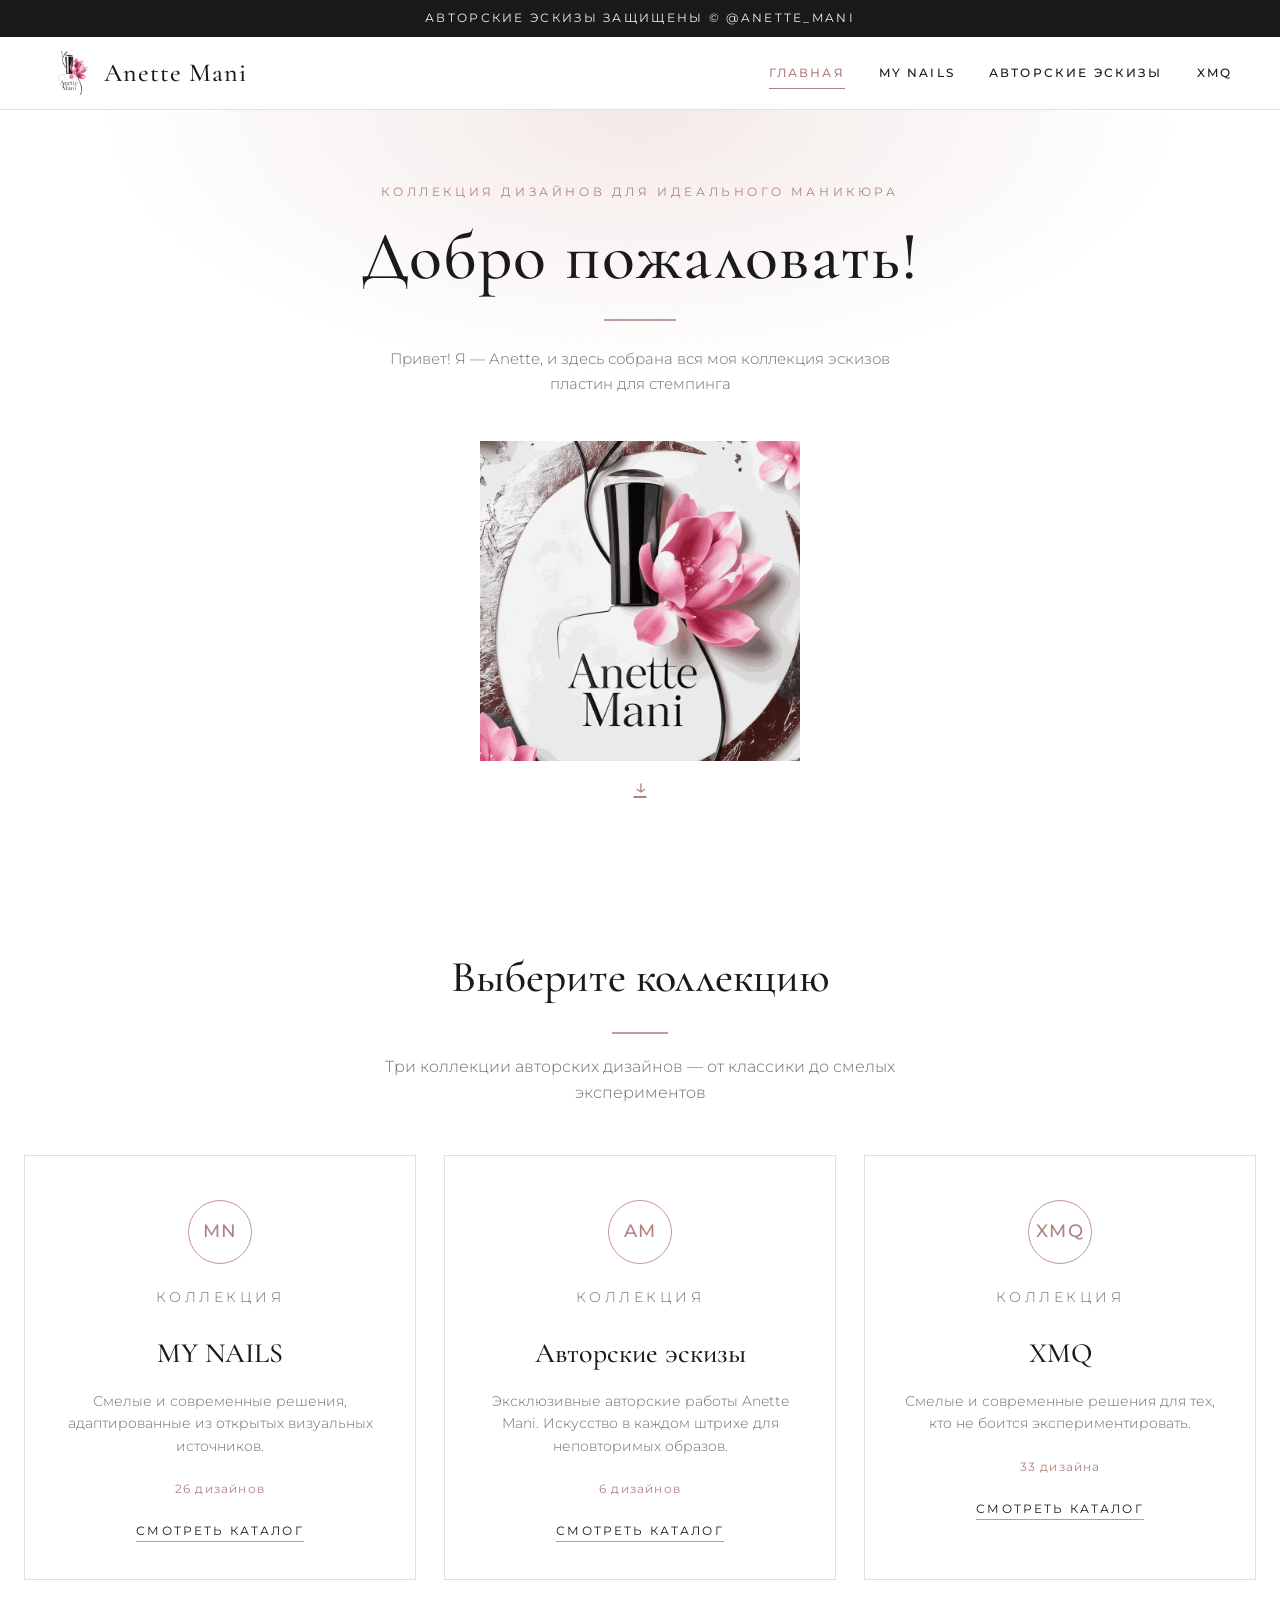
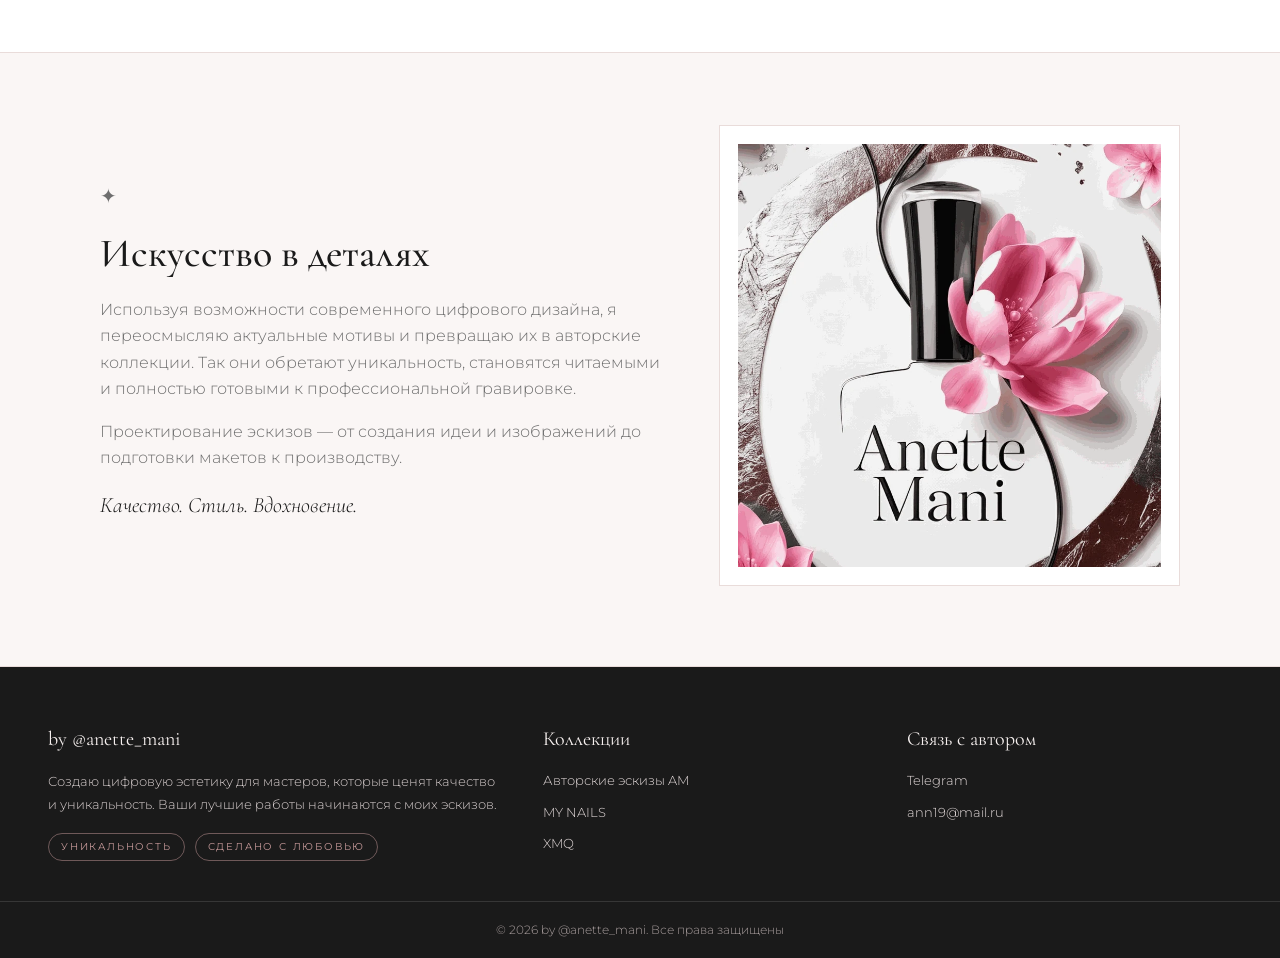
==== index.html @ b722443b "Большие эскизы в альбомной ориентации на мобильном: по центру экрана (горизонталь+вертикаль), вписан" ====
<!DOCTYPE html>
<html lang="ru">
<head>
<meta charset="UTF-8">
<meta name="viewport" content="width=device-width, initial-scale=1.0">
<title>Anette Mani — коллекция эскизов пластин для стемпинга</title>
<meta name="description" content="Коллекция дизайнов для создания идеального маникюра. Авторские эскизы пластин для стемпинга от Anette Mani: MY NAILS, AM, XMQ. Ссылки на пластины на AliExpress.">
<meta name="theme-color" content="#FFFFFF">
<link rel="canonical" href="https://anettemani.github.io/catalog/">
<!-- Open Graph: превью при отправке ссылки в Telegram, WhatsApp, VK -->
<meta property="og:type" content="website">
<meta property="og:site_name" content="Anette Mani">
<meta property="og:locale" content="ru_RU">
<meta property="og:title" content="Anette Mani — коллекция эскизов пластин для стемпинга">
<meta property="og:description" content="Три коллекции авторских эскизов: MY NAILS, AM, XMQ. Ссылки на пластины на AliExpress.">
<meta property="og:url" content="https://anettemani.github.io/catalog/">
<meta property="og:image" content="https://anettemani.github.io/catalog/assets/img/og-cover.jpg">
<meta property="og:image:width" content="1200">
<meta property="og:image:height" content="630">
<meta name="twitter:card" content="summary_large_image">
<meta name="twitter:title" content="Anette Mani — коллекция эскизов пластин для стемпинга">
<meta name="twitter:description" content="Три коллекции авторских эскизов: MY NAILS, AM, XMQ. Ссылки на пластины на AliExpress.">
<meta name="twitter:image" content="https://anettemani.github.io/catalog/assets/img/og-cover.jpg">
<link rel="icon" type="image/png" href="assets/img/favicon.png">
<link rel="preconnect" href="https://fonts.googleapis.com">
<link rel="preconnect" href="https://fonts.gstatic.com" crossorigin>
<link href="https://fonts.googleapis.com/css2?family=Cormorant+Garamond:ital,wght@0,400;0,500;0,600;1,400&family=Montserrat:wght@300;400;500;600&display=swap" rel="stylesheet">
<link rel="stylesheet" href="assets/css/style.css?v=5">
</head>
<body>
<div class="top-note">Авторские эскизы защищены &copy; @anette_mani</div>

<header class="site-header">
  <div class="header-inner">
    <a href="index.html" class="brand" aria-label="Anette Mani — на главную">
      <img src="assets/img/logo.png" alt="" class="brand-mark">
      <span class="brand-name">Anette&nbsp;Mani</span>
    </a>
    <nav class="main-nav" aria-label="Основное меню">
      <a href="index.html" class="active">Главная</a>
      <a href="mynails.html">MY NAILS</a>
      <a href="autosketch.html">Авторские эскизы</a>
      <a href="xmq.html">XMQ</a>
    </nav>
    <button class="burger" id="burger" aria-label="Открыть меню" aria-expanded="false">
      <span></span><span></span><span></span>
    </button>
  </div>
</header>

<main>

  <section class="hero">
    <p class="hero-eyebrow">Коллекция дизайнов для идеального маникюра</p>
    <h1>Добро пожаловать!</h1>
    <div class="hero-divider"></div>
    <p class="hero-sub">Привет! Я — Anette, и здесь собрана вся моя коллекция эскизов пластин для стемпинга</p>
    <div class="hero-img-wrap"><img src="assets/img/hero.webp" alt=""></div>
    <a href="#collections" class="scroll-hint" aria-label="Прокрутить к коллекциям">&#8595;</a>
  </section>

  <section class="section" id="collections">
    <div class="section-head">
      <h2>Выберите коллекцию</h2>
      <div class="divider"></div>
      <p>Три коллекции авторских дизайнов — от классики до смелых экспериментов</p>
    </div>
    <div class="cards">
      <a class="card-collection" href="mynails.html">
        <span class="cc-code">MN</span>
        <p class="cc-label">Коллекция</p>
        <h3>MY NAILS</h3>
        <p>Смелые и современные решения, адаптированные из открытых визуальных источников.</p>
        <span class="cc-count" data-collection-count="mynails">26 дизайнов</span>
        <span class="cc-link">Смотреть каталог</span>
      </a>
      <a class="card-collection" href="autosketch.html">
        <span class="cc-code">AM</span>
        <p class="cc-label">Коллекция</p>
        <h3>Авторские эскизы</h3>
        <p>Эксклюзивные авторские работы Anette Mani. Искусство в каждом штрихе для неповторимых образов.</p>
        <span class="cc-count" data-collection-count="autosketch">6 дизайнов</span>
        <span class="cc-link">Смотреть каталог</span>
      </a>
      <a class="card-collection" href="xmq.html">
        <span class="cc-code">XMQ</span>
        <p class="cc-label">Коллекция</p>
        <h3>XMQ</h3>
        <p>Смелые и современные решения для тех, кто не боится экспериментировать.</p>
        <span class="cc-count" data-collection-count="xmq">32 дизайна</span>
        <span class="cc-link">Смотреть каталог</span>
      </a>
    </div>
  </section>

  <section class="section about">
    <div class="about-inner">
      <div>
        <p class="about-star">&#10022;</p>
        <h2>Искусство в деталях</h2>
        <p>Используя возможности современного цифрового дизайна, я переосмысляю актуальные мотивы и превращаю их в авторские коллекции. Так они обретают уникальность, становятся читаемыми и полностью готовыми к профессиональной гравировке.</p>
        <p>Проектирование эскизов — от создания идеи и изображений до подготовки макетов к производству.</p>
        <p class="motto">Качество. Стиль. Вдохновение.</p>
      </div>
      <div class="about-visual"><img src="assets/img/hero.webp" alt=""></div>
    </div>
  </section>

</main>

<footer class="site-footer">
  <div class="footer-inner">
    <div class="f-col">
      <p class="f-title">by @anette_mani</p>
      <p class="f-text">Создаю цифровую эстетику для мастеров, которые ценят качество и уникальность. Ваши лучшие работы начинаются с моих эскизов.</p>
      <p class="f-badges"><span>Уникальность</span><span>Сделано с любовью</span></p>
    </div>
    <div class="f-col">
      <p class="f-title">Коллекции</p>
      <nav class="f-links">
        <a href="autosketch.html">Авторские эскизы AM</a>
        <a href="mynails.html">MY NAILS</a>
        <a href="xmq.html">XMQ</a>
      </nav>
    </div>
    <div class="f-col">
      <p class="f-title">Связь с автором</p>
      <nav class="f-links">
        <a href="https://t.me/anette_mani" target="_blank" rel="noopener">Telegram</a>
        <a href="mailto:ann19@mail.ru">ann19@mail.ru</a>
      </nav>
    </div>
  </div>
  <p class="copyright">&copy; 2026 by @anette_mani. Все права защищены</p>
</footer>

<script src="assets/js/data.js"></script>
<script src="assets/js/protect.js"></script>
<script src="assets/js/site.js"></script>
</body>
</html>
---- assets/css/style.css ----
/* ============================================================
   Anette Mani — каталог эскизов для стемпинга
   Стиль: тихий люкс, белый фон, пыльно-розовый акцент
   ============================================================ */

:root {
  --bg: #FFFFFF;
  --bg-soft: #FAF6F5;
  --ink: #1A1A1A;
  --muted: #6E6E6E;
  --pink: #C49898;
  --pink-deep: #B38080;
  --pink-mist: #F3EAE8;
  --line: #E9DCDA;
  --serif: 'Cormorant Garamond', Georgia, 'Times New Roman', serif;
  --sans: 'Montserrat', 'Segoe UI', Arial, sans-serif;
  --shadow: 0 10px 30px rgba(26, 22, 22, 0.08);
  --radius: 4px;
}

* { margin: 0; padding: 0; box-sizing: border-box; }

html { scroll-behavior: smooth; }

body {
  background: var(--bg);
  color: var(--ink);
  font-family: var(--sans);
  font-weight: 400;
  font-size: 16px;
  line-height: 1.65;
  -webkit-font-smoothing: antialiased;
}

/* ---------- Защита контента: запрет выделения и перетаскивания ---------- */
body, .guard {
  -webkit-user-select: none;
  -moz-user-select: none;
  -ms-user-select: none;
  user-select: none;
  -webkit-touch-callout: none;
  -webkit-user-drag: none;
}
input, textarea, select { user-select: text; -webkit-user-select: text; }

img { -webkit-user-drag: none; pointer-events: none; }

@media print {
  body * { display: none !important; }
  body::after {
    content: "Материалы защищены авторским правом © @anette_mani";
    display: block !important;
    padding-top: 40vh;
    text-align: center;
    font-family: Georgia, serif;
    font-size: 18pt;
  }
}

/* ---------- Верхняя лента ---------- */
.top-note {
  background: var(--ink);
  color: #F5EFEE;
  text-align: center;
  font-size: 11.5px;
  letter-spacing: 0.2em;
  text-transform: uppercase;
  padding: 9px 16px;
}

/* ---------- Шапка ---------- */
.site-header {
  position: sticky;
  top: 0;
  z-index: 50;
  background: rgba(255, 255, 255, 0.96);
  backdrop-filter: blur(8px);
  border-bottom: 1px solid var(--line);
}

.header-inner {
  max-width: 1240px;
  margin: 0 auto;
  padding: 14px 28px;
  display: flex;
  align-items: center;
  justify-content: space-between;
  gap: 24px;
}

.brand {
  display: flex;
  align-items: center;
  gap: 12px;
  text-decoration: none;
  color: var(--ink);
}

.brand-mark { width: 44px; height: 44px; }

.brand-name {
  font-family: var(--serif);
  font-size: 26px;
  font-weight: 500;
  letter-spacing: 0.04em;
  line-height: 1;
}

.main-nav { display: flex; gap: 34px; }

.main-nav a {
  text-decoration: none;
  color: var(--ink);
  font-size: 12px;
  font-weight: 500;
  letter-spacing: 0.18em;
  text-transform: uppercase;
  padding: 6px 0;
  border-bottom: 1px solid transparent;
  transition: color 0.25s, border-color 0.25s;
}

.main-nav a:hover { color: var(--pink-deep); }
.main-nav a.active { color: var(--pink-deep); border-bottom-color: var(--pink-deep); }

.burger {
  display: none;
  flex-direction: column;
  gap: 5px;
  background: none;
  border: none;
  cursor: pointer;
  padding: 6px;
}
.burger span { width: 24px; height: 1.5px; background: var(--ink); transition: transform 0.3s, opacity 0.3s; }
.burger.open span:nth-child(1) { transform: translateY(6.5px) rotate(45deg); }
.burger.open span:nth-child(2) { opacity: 0; }
.burger.open span:nth-child(3) { transform: translateY(-6.5px) rotate(-45deg); }

/* ---------- Hero ---------- */
.hero {
  padding: 72px 24px 64px;
  text-align: center;
  background:
    radial-gradient(60% 50% at 50% 0%, var(--pink-mist) 0%, rgba(243, 234, 232, 0) 70%),
    var(--bg);
}

.hero-eyebrow {
  font-size: 12px;
  letter-spacing: 0.3em;
  text-transform: uppercase;
  color: var(--pink-deep);
  margin-bottom: 18px;
}

.hero h1 {
  font-family: var(--serif);
  font-weight: 500;
  font-size: clamp(40px, 6vw, 68px);
  line-height: 1.08;
  letter-spacing: 0.02em;
}

.hero-divider {
  width: 72px;
  height: 2px;
  background: var(--pink);
  margin: 26px auto;
}

.hero-sub {
  max-width: 520px;
  margin: 0 auto;
  color: var(--muted);
  font-size: 15px;
  font-weight: 300;
}

.hero-img-wrap {
  margin: 44px auto 0;
  width: min(320px, 64vw);
  position: relative;
}
.hero-img-wrap img { width: 100%; height: auto; }

.scroll-hint {
  margin-top: 40px;
  color: var(--pink-deep);
  font-size: 22px;
  animation: bob 2.4s ease-in-out infinite;
}
@keyframes bob { 0%,100% { transform: translateY(0); } 50% { transform: translateY(8px); } }

/* ---------- Секция выбора коллекции ---------- */
.section { padding: 72px 24px; }
.section-head { text-align: center; margin-bottom: 48px; }

.section-head h2 {
  font-family: var(--serif);
  font-weight: 500;
  font-size: clamp(30px, 4vw, 44px);
}

.section-head .divider {
  width: 56px;
  height: 2px;
  background: var(--pink);
  margin: 18px auto 20px;
}

.section-head p {
  color: var(--muted);
  font-weight: 300;
  max-width: 560px;
  margin: 0 auto;
}

.cards {
  max-width: 1240px;
  margin: 0 auto;
  display: grid;
  grid-template-columns: repeat(3, 1fr);
  gap: 28px;
}

.card-collection {
  position: relative;
  display: block;
  text-decoration: none;
  color: var(--ink);
  background: #fff;
  border: 1px solid var(--line);
  padding: 44px 32px 36px;
  text-align: center;
  transition: transform 0.35s ease, box-shadow 0.35s ease, border-color 0.35s;
}

.card-collection:hover {
  transform: translateY(-6px);
  box-shadow: var(--shadow);
  border-color: var(--pink);
}

.cc-code {
  display: inline-flex;
  align-items: center;
  justify-content: center;
  width: 64px;
  height: 64px;
  border: 1px solid var(--pink);
  border-radius: 50%;
  color: var(--pink-deep);
  font-size: 18px;
  letter-spacing: 0.08em;
  font-weight: 500;
  margin-bottom: 22px;
}

.cc-label {
  font-size: 11px;
  letter-spacing: 0.26em;
  text-transform: uppercase;
  color: var(--muted);
  margin-bottom: 8px;
}

.card-collection h3 {
  font-family: var(--serif);
  font-size: 28px;
  font-weight: 500;
  margin-bottom: 14px;
}

.card-collection p {
  font-size: 13.5px;
  font-weight: 300;
  color: var(--muted);
  margin-bottom: 22px;
}

.cc-count {
  display: block;
  font-size: 12px;
  color: var(--pink-deep);
  letter-spacing: 0.1em;
  margin-bottom: 18px;
}

.cc-link {
  font-size: 12px;
  letter-spacing: 0.18em;
  text-transform: uppercase;
  color: var(--ink);
  border-bottom: 1px solid var(--pink);
  padding-bottom: 3px;
  transition: color 0.25s;
}
.card-collection:hover .cc-link { color: var(--pink-deep); }

/* ---------- Секция «Искусство в деталях» ---------- */
.about {
  background: var(--bg-soft);
  border-top: 1px solid var(--line);
  border-bottom: 1px solid var(--line);
}

.about-inner {
  max-width: 1080px;
  margin: 0 auto;
  display: grid;
  grid-template-columns: 1.1fr 0.9fr;
  gap: 56px;
  align-items: center;
}

.about-star { color: var(--pink); font-size: 20px; margin-bottom: 14px; }

.about h2 {
  font-family: var(--serif);
  font-weight: 500;
  font-size: clamp(28px, 3.6vw, 40px);
  line-height: 1.2;
  margin-bottom: 20px;
}

.about p { color: var(--muted); font-weight: 300; margin-bottom: 16px; }

.about .motto {
  font-family: var(--serif);
  font-style: italic;
  font-size: 22px;
  color: var(--ink);
}

.about-visual { position: relative; }
.about-visual img {
  width: 100%;
  height: auto;
  border: 1px solid var(--line);
  background: #fff;
  padding: 18px;
}

/* ---------- Футер ---------- */
.site-footer {
  background: var(--ink);
  color: #D8CFCF;
  margin-top: 0;
}

.footer-inner {
  max-width: 1240px;
  margin: 0 auto;
  padding: 56px 28px 40px;
  display: grid;
  grid-template-columns: 1.4fr 1fr 1fr;
  gap: 40px;
}

.f-title {
  font-family: var(--serif);
  font-size: 20px;
  color: #F5EFEE;
  margin-bottom: 14px;
}

.f-text { font-size: 13px; font-weight: 300; line-height: 1.7; }

.f-badges { margin-top: 18px; display: flex; gap: 10px; flex-wrap: wrap; }
.f-badges span {
  font-size: 10px;
  letter-spacing: 0.18em;
  text-transform: uppercase;
  border: 1px solid rgba(196, 152, 152, 0.5);
  color: var(--pink);
  padding: 5px 12px;
  border-radius: 999px;
}

.f-links { display: flex; flex-direction: column; gap: 10px; }
.f-links a {
  color: #E3DADA;
  text-decoration: none;
  font-size: 13px;
  font-weight: 300;
  transition: color 0.25s;
}
.f-links a:hover { color: var(--pink); }

.copyright {
  border-top: 1px solid rgba(255, 255, 255, 0.12);
  text-align: center;
  padding: 18px;
  font-size: 12px;
  font-weight: 300;
  color: #A99E9E;
}

/* ============================================================
   Страницы каталога
   ============================================================ */

.catalog-head {
  padding: 64px 24px 28px;
  text-align: center;
  background: linear-gradient(180deg, var(--pink-mist) 0%, rgba(243, 234, 232, 0) 100%);
}

.eyebrow {
  font-size: 11px;
  letter-spacing: 0.28em;
  text-transform: uppercase;
  color: var(--pink-deep);
  margin-bottom: 12px;
}

.catalog-head h1 {
  font-family: var(--serif);
  font-weight: 500;
  font-size: clamp(36px, 5vw, 56px);
  line-height: 1.1;
}

.collection-desc {
  max-width: 560px;
  margin: 16px auto 0;
  color: var(--muted);
  font-weight: 300;
  font-size: 15px;
}

.catalog-toolbar {
  max-width: 640px;
  margin: 34px auto 0;
  display: flex;
  gap: 12px;
}

.search {
  flex: 1;
  padding: 13px 18px;
  border: 1px solid var(--line);
  background: #fff;
  font-family: var(--sans);
  font-size: 13.5px;
  color: var(--ink);
  outline: none;
  transition: border-color 0.25s;
}
.search:focus { border-color: var(--pink); }
.search::placeholder { color: #B3A9A9; }

.sort {
  padding: 13px 14px;
  border: 1px solid var(--line);
  background: #fff;
  font-family: var(--sans);
  font-size: 13px;
  color: var(--ink);
  outline: none;
  cursor: pointer;
}

.count-note {
  margin-top: 14px;
  font-size: 12px;
  letter-spacing: 0.12em;
  text-transform: uppercase;
  color: var(--muted);
}

/* ---------- Сетка эскизов ---------- */
.grid {
  max-width: 1240px;
  margin: 0 auto;
  padding: 26px 24px 90px;
  display: grid;
  grid-template-columns: repeat(auto-fill, minmax(250px, 1fr));
  gap: 26px;
}

.item {
  background: #fff;
  border: 1px solid var(--line);
  transition: transform 0.3s ease, box-shadow 0.3s ease, border-color 0.3s;
  display: flex;
  flex-direction: column;
}

.item:hover {
  transform: translateY(-4px);
  box-shadow: var(--shadow);
  border-color: var(--pink);
}

.item-img {
  position: relative;
  aspect-ratio: 1 / 1;
  background-color: var(--bg-soft);
  background-repeat: no-repeat;
  background-position: center;
  background-size: contain;
  cursor: zoom-in;
  overflow: hidden;
}

/* прозрачный щит поверх картинки */
.guard {
  position: absolute;
  inset: 0;
  z-index: 5;
  background: transparent;
}

.item-body {
  padding: 16px 18px 20px;
  display: flex;
  flex-direction: column;
  gap: 12px;
  flex: 1;
}

.item-title {
  font-family: var(--serif);
  font-size: 18px;
  font-weight: 500;
  line-height: 1.3;
}

.item-body .btn { margin-top: auto; }

.btn {
  display: inline-block;
  text-align: center;
  text-decoration: none;
  font-size: 11.5px;
  font-weight: 500;
  letter-spacing: 0.16em;
  text-transform: uppercase;
  padding: 12px 18px;
  border: 1px solid var(--ink);
  color: var(--ink);
  background: transparent;
  transition: background 0.3s, color 0.3s, border-color 0.3s;
  cursor: pointer;
}

.btn:hover { background: var(--ink); color: #fff; }

/* Кнопка без ссылки (ali:'') полностью скрывается */
.btn[hidden] { display: none; }

.btn-solid {
  background: var(--ink);
  color: #fff;
  border-color: var(--ink);
}
.btn-solid:hover { background: var(--pink-deep); border-color: var(--pink-deep); }

.empty {
  text-align: center;
  color: var(--muted);
  padding: 40px 24px 90px;
  font-weight: 300;
}

/* ---------- Лайтбокс ---------- */
.lightbox {
  position: fixed;
  inset: 0;
  z-index: 200;
  background: rgba(20, 16, 16, 0.92);
  display: flex;
  align-items: center;
  justify-content: center;
  padding: 24px;
  overflow-y: auto; /* контент выше экрана (альбом + подпись) не обрезается */
}

.lightbox[hidden] { display: none; }

.lb-close {
  position: absolute;
  top: 16px;
  right: 22px;
  background: none;
  border: none;
  color: #EFE6E6;
  font-size: 40px;
  line-height: 1;
  cursor: pointer;
  z-index: 210;
}
.lb-close:hover { color: var(--pink); }

/* стрелки листания в лайтбоксе */
.lb-nav {
  position: absolute;
  top: 50%;
  transform: translateY(-50%);
  z-index: 210;
  width: 52px;
  height: 52px;
  border-radius: 50%;
  border: 1px solid rgba(239, 230, 230, 0.35);
  background: rgba(20, 16, 16, 0.45);
  color: #EFE6E6;
  font-family: var(--serif);
  font-size: 34px;
  line-height: 1;
  padding-bottom: 4px;
  cursor: pointer;
  transition: background 0.25s, color 0.25s, border-color 0.25s;
}
.lb-nav:hover {
  background: var(--pink-deep);
  border-color: var(--pink-deep);
  color: #fff;
}
.lb-prev { left: 18px; }
.lb-next { right: 18px; }

/* счётчик «12 / 32» в лайтбоксе */
.lb-counter {
  font-size: 12px;
  letter-spacing: 0.22em;
  text-transform: uppercase;
  color: #C9BABA;
  margin-top: -6px;
}

.lb-body {
  max-width: min(960px, 94vw);
  width: 100%;
  display: flex;
  flex-direction: column;
  align-items: center;
  gap: 18px;
  margin: auto; /* центр экрана; при переполнении — прижимается вверх, а не обрезается */
}

.lb-img-wrap { position: relative; width: 100%; }

.lb-img {
  width: 100%;
  max-height: 74vh;
  aspect-ratio: auto;
  background-color: #fff;
  background-repeat: no-repeat;
  background-position: center;
  background-size: contain;
  margin: 0 auto; /* эскиз по центру контейнера, даже когда он уже блока */
}

/* ---------- Лупа в лайтбоксе ---------- */
.lb-img-wrap {
  cursor: zoom-in;
  touch-action: none; /* касания обрабатывает лупа, а не браузер */
}
.lb-img-wrap.zoomed { cursor: zoom-out; }
.lb-img-wrap .guard { cursor: inherit; }

/* подсказка о лупе; фиксированная высота, чтобы смена текста
   не перестраивала центровку картинки в момент зума */
.lb-hint {
  font-size: 10.5px;
  letter-spacing: 0.16em;
  text-transform: uppercase;
  color: #A99696;
  text-align: center;
  margin-top: -6px;
  padding: 0 16px;
  min-height: 30px;
  display: flex;
  align-items: center;
  justify-content: center;
}

.lb-body figcaption {
  display: flex;
  align-items: center;
  justify-content: center;
  gap: 22px;
  flex-wrap: wrap;
}

.lb-title {
  font-family: var(--serif);
  color: #F5EFEE;
  font-size: 22px;
}

/* ---------- Маленькие эскизы (6×12) на мобильном: от края до края ---------- */
.lightbox.lb-fullbleed { padding: 28px 0 20px; }
.lightbox.lb-fullbleed .lb-body { position: relative; max-width: 100vw; width: 100vw; }
.lightbox.lb-fullbleed .lb-img { max-height: none; }

/* в альбомной ориентации эскиз занимает всю высоту минус подпись;
   подпись — компактной строкой под эскизом на тёмном фоне, ничего не перекрывает */
@media (orientation: landscape) {
  .lightbox.lb-fullbleed { padding: 0; }
  .lightbox.lb-fullbleed .lb-body { gap: 0; }
  .lightbox.lb-fullbleed figcaption {
    position: static;
    width: 100%;
    flex-wrap: nowrap;
    justify-content: space-between;
    gap: 10px;
    padding: 7px 14px 9px;
  }
  .lightbox.lb-fullbleed .lb-title {
    font-size: 13px;
    max-width: 52%;
    overflow: hidden;
    text-overflow: ellipsis;
    white-space: nowrap;
  }
  .lightbox.lb-fullbleed .lb-counter { font-size: 10px; margin-top: 0; }
  .lightbox.lb-fullbleed .btn { padding: 7px 12px; font-size: 9px; line-height: 1.2; }
  .lightbox.lb-fullbleed .lb-hint { display: none; }
}

/* на сенсорных экранах в альбомной ориентации подсказка о жестах
   прячется, а отступы сжимаются — блок «эскиз + подпись» помещается
   целиком и центрируется по вертикали */
@media (orientation: landscape) and (pointer: coarse) {
  .lightbox { padding-top: 16px; padding-bottom: 16px; }
  .lb-hint { display: none; }
}

/* ---------- Тост защиты ---------- */
.toast {
  position: fixed;
  left: 50%;
  bottom: 28px;
  transform: translateX(-50%) translateY(20px);
  background: var(--ink);
  color: #F5EFEE;
  font-size: 12.5px;
  letter-spacing: 0.04em;
  padding: 12px 22px;
  border-left: 3px solid var(--pink);
  box-shadow: var(--shadow);
  opacity: 0;
  pointer-events: none;
  transition: opacity 0.3s, transform 0.3s;
  z-index: 300;
  max-width: 90vw;
  text-align: center;
}
.toast.show { opacity: 1; transform: translateX(-50%) translateY(0); }

/* ---------- Кнопка «наверх» ---------- */
.to-top {
  position: fixed;
  right: 22px;
  bottom: 22px;
  z-index: 90;
  width: 46px;
  height: 46px;
  border-radius: 50%;
  border: 1px solid var(--pink);
  background: rgba(255, 255, 255, 0.94);
  color: var(--pink-deep);
  font-size: 20px;
  line-height: 1;
  padding-bottom: 2px;
  cursor: pointer;
  box-shadow: var(--shadow);
  opacity: 0;
  pointer-events: none;
  transform: translateY(10px);
  transition: opacity 0.3s, transform 0.3s, background 0.25s, color 0.25s;
}
.to-top.show {
  opacity: 1;
  pointer-events: auto;
  transform: translateY(0);
}
.to-top:hover {
  background: var(--pink-deep);
  border-color: var(--pink-deep);
  color: #fff;
}

@media (max-width: 760px) {
  .to-top { right: 14px; bottom: 14px; width: 40px; height: 40px; font-size: 17px; }
  .lb-nav { width: 42px; height: 42px; font-size: 28px; }
  .lb-prev { left: 8px; }
  .lb-next { right: 8px; }
  /* длинная подсказка пинча — 3 строки; фиксируем высоту, чтобы
     смена текста не двигала картинку в момент зума */
  .lb-hint { min-height: 42px; }
}

/* ---------- Появление карточек ---------- */
.item { opacity: 0; transform: translateY(14px); }
.item.visible { opacity: 1; transform: none; transition: opacity 0.5s ease, transform 0.5s ease; }

/* ============================================================
   Адаптивность
   ============================================================ */

@media (max-width: 960px) {
  .cards { grid-template-columns: 1fr; max-width: 480px; }
  .about-inner { grid-template-columns: 1fr; gap: 36px; }
  .footer-inner { grid-template-columns: 1fr 1fr; }
}

@media (max-width: 760px) {
  .burger { display: flex; }
  .main-nav {
    position: absolute;
    top: 100%;
    left: 0;
    right: 0;
    background: #fff;
    border-bottom: 1px solid var(--line);
    flex-direction: column;
    gap: 0;
    padding: 8px 24px 16px;
    display: none;
  }
  .main-nav.open { display: flex; }
  .main-nav a { padding: 12px 0; border-bottom: 1px solid var(--bg-soft); }
  .brand-name { font-size: 22px; }
  .hero { padding: 52px 18px 48px; }
  .section { padding: 52px 18px; }
  .footer-inner { grid-template-columns: 1fr; gap: 28px; padding: 44px 22px 32px; }
  .catalog-toolbar { flex-direction: column; }
  .grid { grid-template-columns: repeat(auto-fill, minmax(160px, 1fr)); gap: 14px; padding-bottom: 60px; }
  .item-body { padding: 12px 12px 14px; }
  .item-title { font-size: 14.5px; }
  .btn { padding: 10px 12px; font-size: 10px; }
  .catalog-head { padding: 44px 18px 20px; }
}

@media (max-width: 380px) {
  .grid { grid-template-columns: 1fr 1fr; }
}
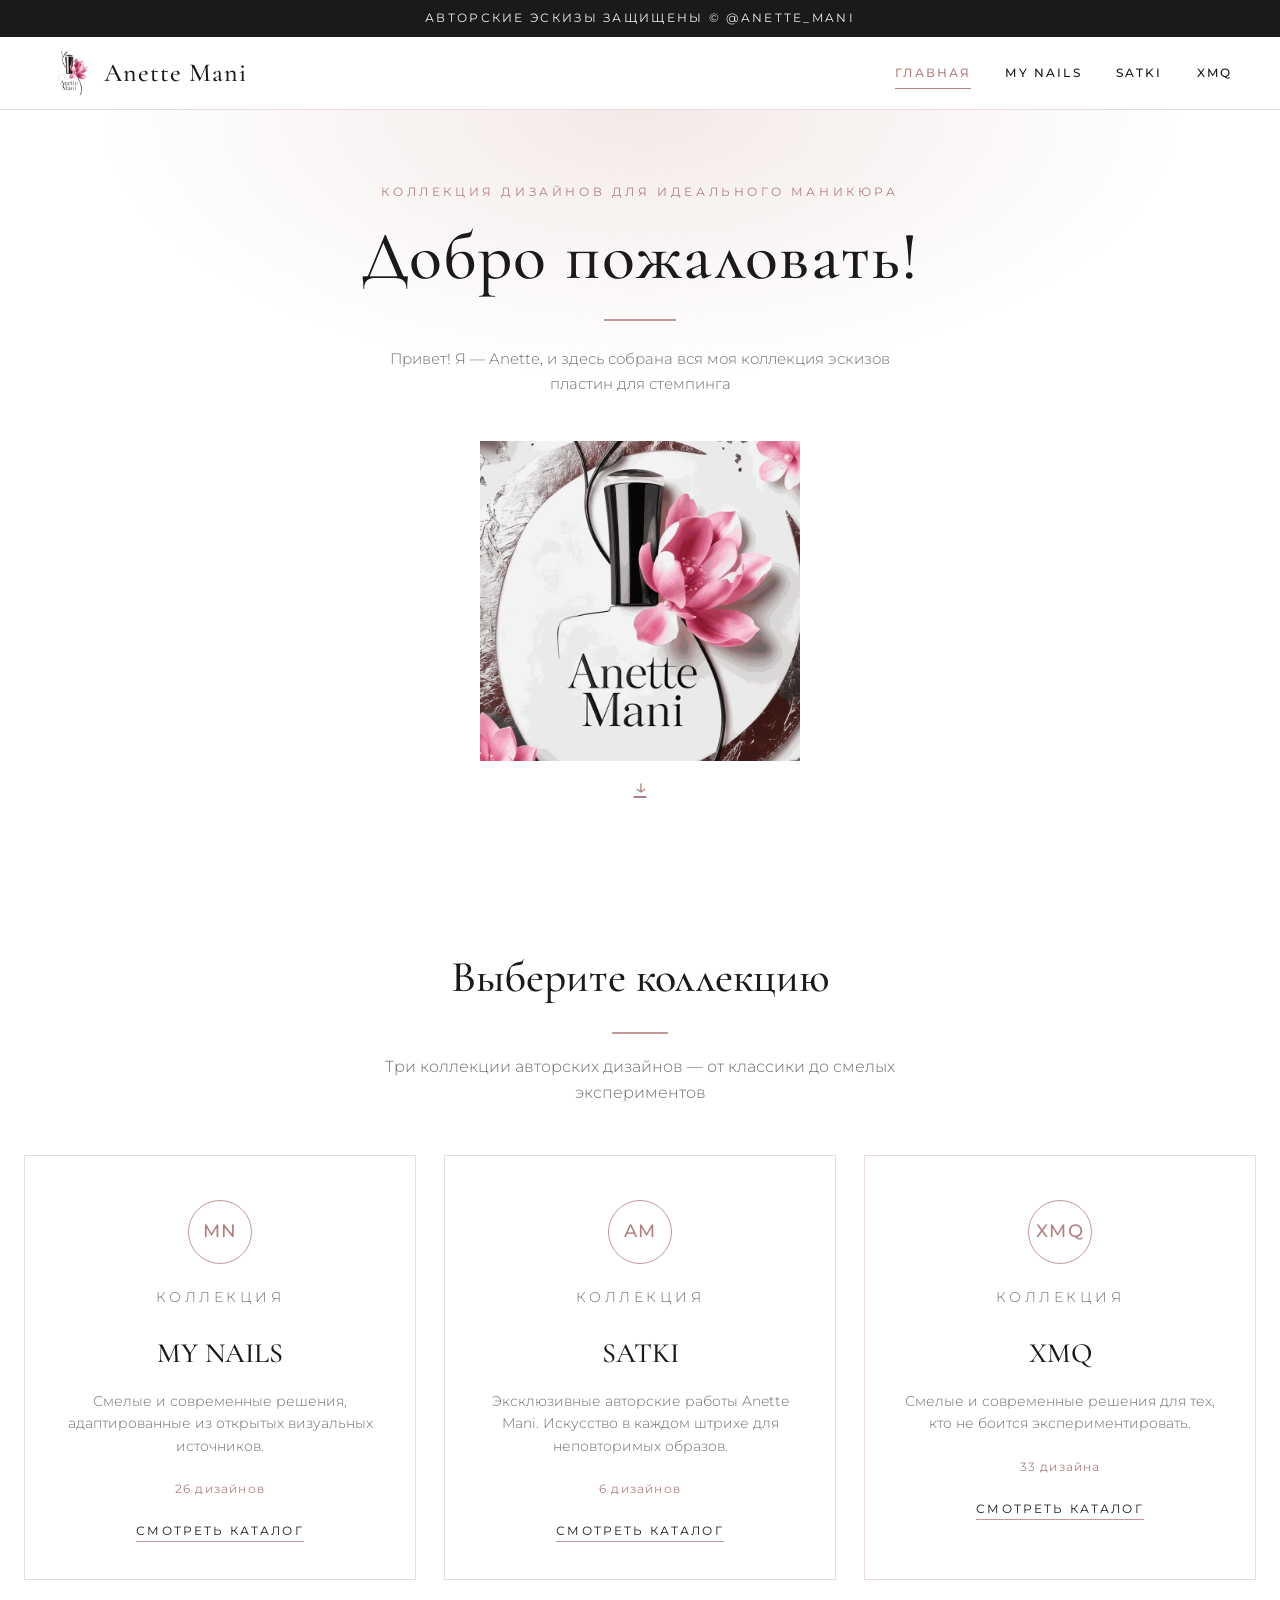
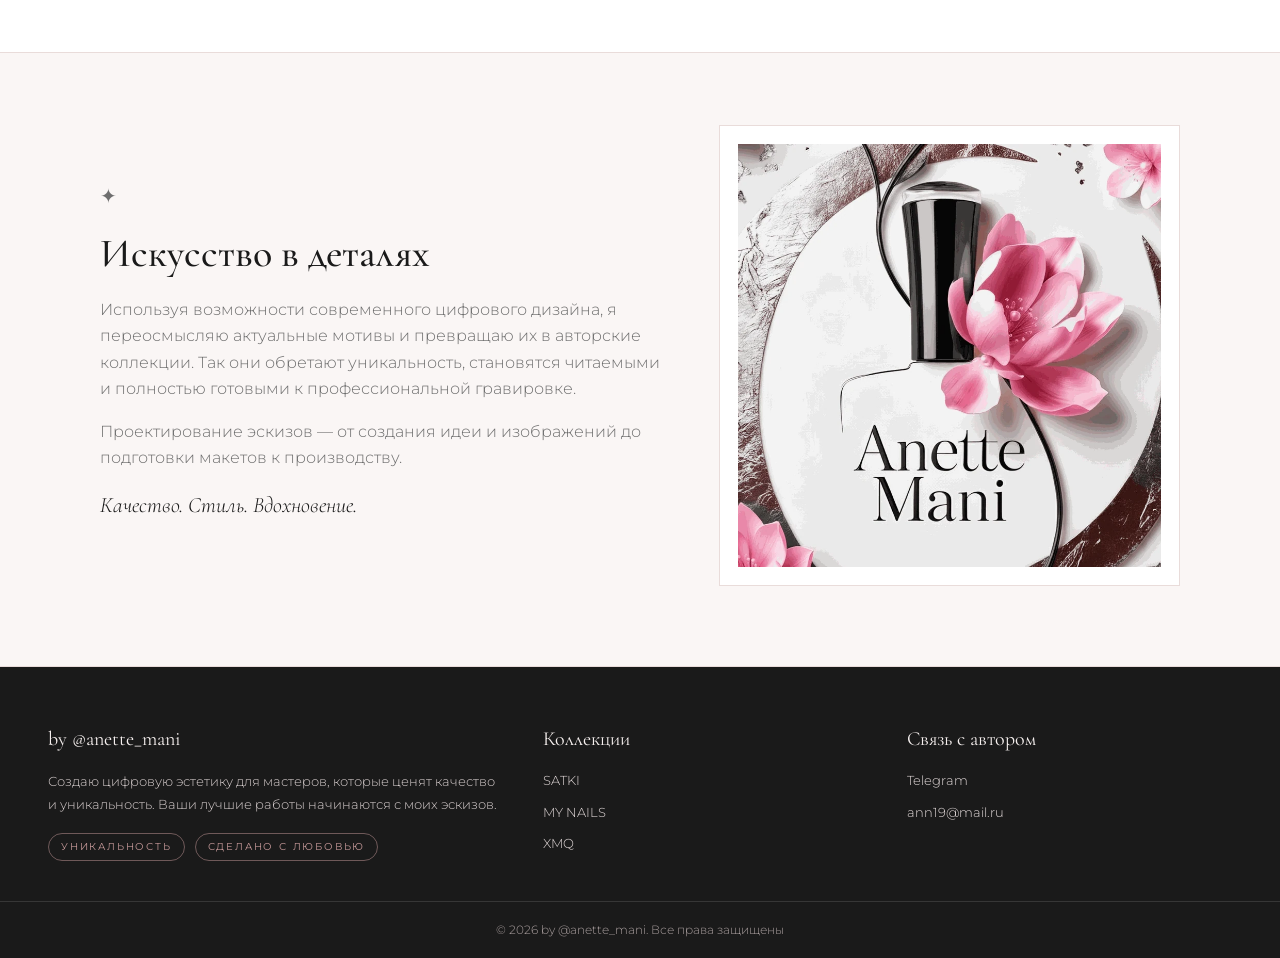
==== commit 31e720b1: "раздел «Авторские эскизы» переименован в SATKI (навигация, заголовки, метатеги, имя коллекции в data" ====
--- a/index.html
+++ b/index.html
@@ -4,7 +4,7 @@
 <meta charset="UTF-8">
 <meta name="viewport" content="width=device-width, initial-scale=1.0">
 <title>Anette Mani — коллекция эскизов пластин для стемпинга</title>
-<meta name="description" content="Коллекция дизайнов для создания идеального маникюра. Авторские эскизы пластин для стемпинга от Anette Mani: MY NAILS, AM, XMQ. Ссылки на пластины на AliExpress.">
+<meta name="description" content="Коллекция дизайнов для создания идеального маникюра. Авторские эскизы пластин для стемпинга от Anette Mani: MY NAILS, SATKI, XMQ. Ссылки на пластины на AliExpress.">
 <meta name="theme-color" content="#FFFFFF">
 <link rel="canonical" href="https://anettemani.github.io/catalog/">
 <!-- Open Graph: превью при отправке ссылки в Telegram, WhatsApp, VK -->
@@ -12,20 +12,20 @@
 <meta property="og:site_name" content="Anette Mani">
 <meta property="og:locale" content="ru_RU">
 <meta property="og:title" content="Anette Mani — коллекция эскизов пластин для стемпинга">
-<meta property="og:description" content="Три коллекции авторских эскизов: MY NAILS, AM, XMQ. Ссылки на пластины на AliExpress.">
+<meta property="og:description" content="Три коллекции авторских эскизов: MY NAILS, SATKI, XMQ. Ссылки на пластины на AliExpress.">
 <meta property="og:url" content="https://anettemani.github.io/catalog/">
 <meta property="og:image" content="https://anettemani.github.io/catalog/assets/img/og-cover.jpg">
 <meta property="og:image:width" content="1200">
 <meta property="og:image:height" content="630">
 <meta name="twitter:card" content="summary_large_image">
 <meta name="twitter:title" content="Anette Mani — коллекция эскизов пластин для стемпинга">
-<meta name="twitter:description" content="Три коллекции авторских эскизов: MY NAILS, AM, XMQ. Ссылки на пластины на AliExpress.">
+<meta name="twitter:description" content="Три коллекции авторских эскизов: MY NAILS, SATKI, XMQ. Ссылки на пластины на AliExpress.">
 <meta name="twitter:image" content="https://anettemani.github.io/catalog/assets/img/og-cover.jpg">
 <link rel="icon" type="image/png" href="assets/img/favicon.png">
 <link rel="preconnect" href="https://fonts.googleapis.com">
 <link rel="preconnect" href="https://fonts.gstatic.com" crossorigin>
 <link href="https://fonts.googleapis.com/css2?family=Cormorant+Garamond:ital,wght@0,400;0,500;0,600;1,400&family=Montserrat:wght@300;400;500;600&display=swap" rel="stylesheet">
-<link rel="stylesheet" href="assets/css/style.css?v=5">
+<link rel="stylesheet" href="assets/css/style.css?v=10">
 </head>
 <body>
 <div class="top-note">Авторские эскизы защищены &copy; @anette_mani</div>
@@ -39,7 +39,7 @@
     <nav class="main-nav" aria-label="Основное меню">
       <a href="index.html" class="active">Главная</a>
       <a href="mynails.html">MY NAILS</a>
-      <a href="autosketch.html">Авторские эскизы</a>
+      <a href="autosketch.html">SATKI</a>
       <a href="xmq.html">XMQ</a>
     </nav>
     <button class="burger" id="burger" aria-label="Открыть меню" aria-expanded="false">
@@ -77,7 +77,7 @@
       <a class="card-collection" href="autosketch.html">
         <span class="cc-code">AM</span>
         <p class="cc-label">Коллекция</p>
-        <h3>Авторские эскизы</h3>
+        <h3>SATKI</h3>
         <p>Эксклюзивные авторские работы Anette Mani. Искусство в каждом штрихе для неповторимых образов.</p>
         <span class="cc-count" data-collection-count="autosketch">6 дизайнов</span>
         <span class="cc-link">Смотреть каталог</span>
@@ -118,7 +118,7 @@
     <div class="f-col">
       <p class="f-title">Коллекции</p>
       <nav class="f-links">
-        <a href="autosketch.html">Авторские эскизы AM</a>
+        <a href="autosketch.html">SATKI</a>
         <a href="mynails.html">MY NAILS</a>
         <a href="xmq.html">XMQ</a>
       </nav>
--- a/assets/css/style.css
+++ b/assets/css/style.css
@@ -576,6 +576,9 @@
   justify-content: center;
   padding: 24px;
   overflow-y: auto; /* контент выше экрана (альбом + подпись) не обрезается */
+  /* тапы, клики и прокрутка работают, а браузерный пинч-зум и
+     двойной тап отключены — жестами управляет лупа */
+  touch-action: pan-x pan-y;
 }
 
 .lightbox[hidden] { display: none; }
@@ -656,7 +659,6 @@
 /* ---------- Лупа в лайтбоксе ---------- */
 .lb-img-wrap {
   cursor: zoom-in;
-  touch-action: none; /* касания обрабатывает лупа, а не браузер */
 }
 .lb-img-wrap.zoomed { cursor: zoom-out; }
 .lb-img-wrap .guard { cursor: inherit; }
@@ -728,6 +730,41 @@
   .lightbox { padding-top: 16px; padding-bottom: 16px; }
   .lb-hint { display: none; }
 }
+
+/* ---------- Полноэкранный слой лупы: при пинче эскиз выходит
+   за границы своего бокса и может занять весь экран ---------- */
+.lb-zoom {
+  position: fixed;
+  inset: 0;
+  z-index: 205; /* выше эскиза и подписи, ниже кнопок закрытия и листания */
+  display: none;
+  background-color: rgba(20, 16, 16, 0.98);
+  background-repeat: no-repeat;
+  touch-action: pan-x pan-y; /* тап по слою работает, browser-zoom выключен */
+  cursor: zoom-out;
+}
+.lightbox.lb-zoom-on .lb-zoom { display: block; }
+.lb-zoom.lb-cursor-none { cursor: none; } /* курсор над эскизом заменяет линза */
+
+/* ---------- Лупа на увеличенном эскизе (ПК): круглая линза под
+   курсором показывает детали с ещё бо́льшим увеличением ---------- */
+.lb-loupe {
+  position: fixed;
+  left: 0;
+  top: 0;
+  width: 190px;
+  height: 190px;
+  border-radius: 50%;
+  z-index: 206; /* выше слоя зума, ниже кнопок закрытия и листания */
+  display: none;
+  pointer-events: none; /* линза не мешает кликам и жестам */
+  background-color: rgba(20, 16, 16, 0.98);
+  background-repeat: no-repeat;
+  box-shadow:
+    0 0 0 3px rgba(245, 239, 238, 0.95),
+    0 10px 30px rgba(0, 0, 0, 0.5);
+}
+.lb-loupe.lb-loupe-on { display: block; }
 
 /* ---------- Тост защиты ---------- */
 .toast {
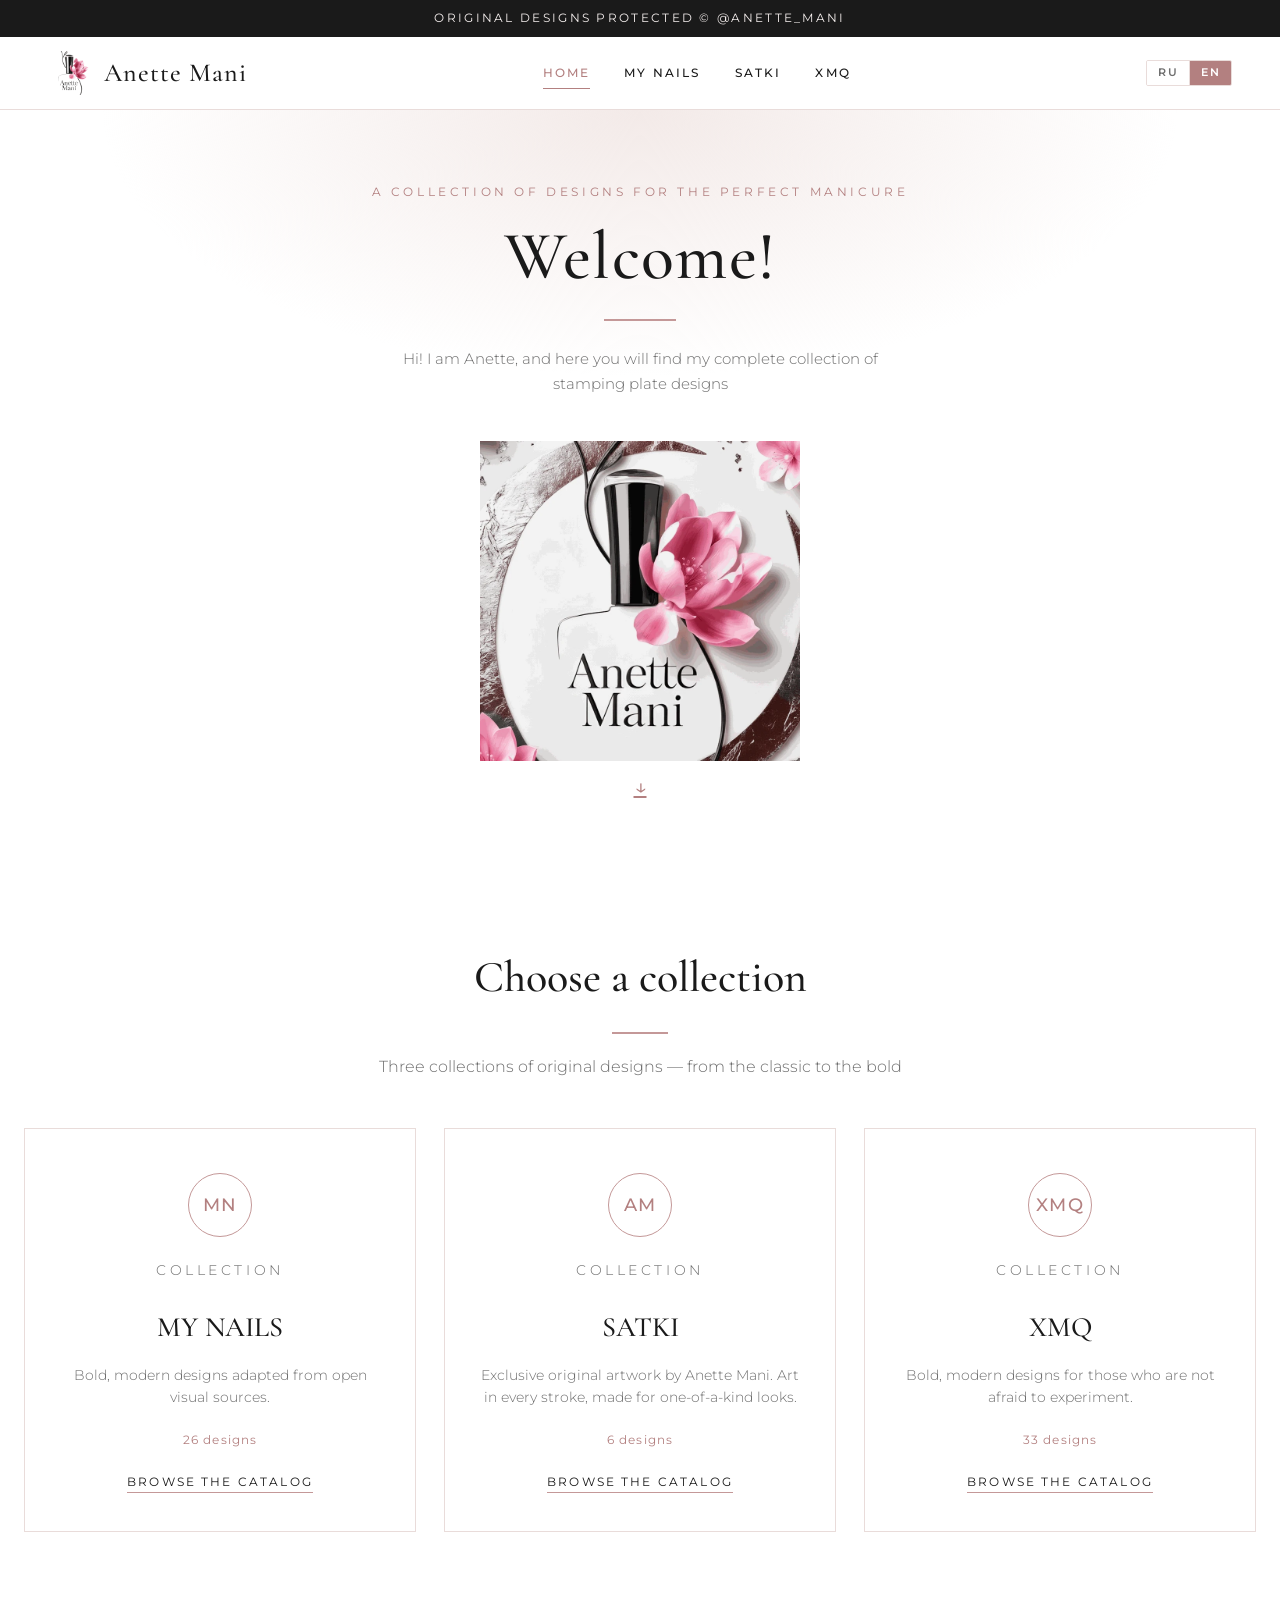
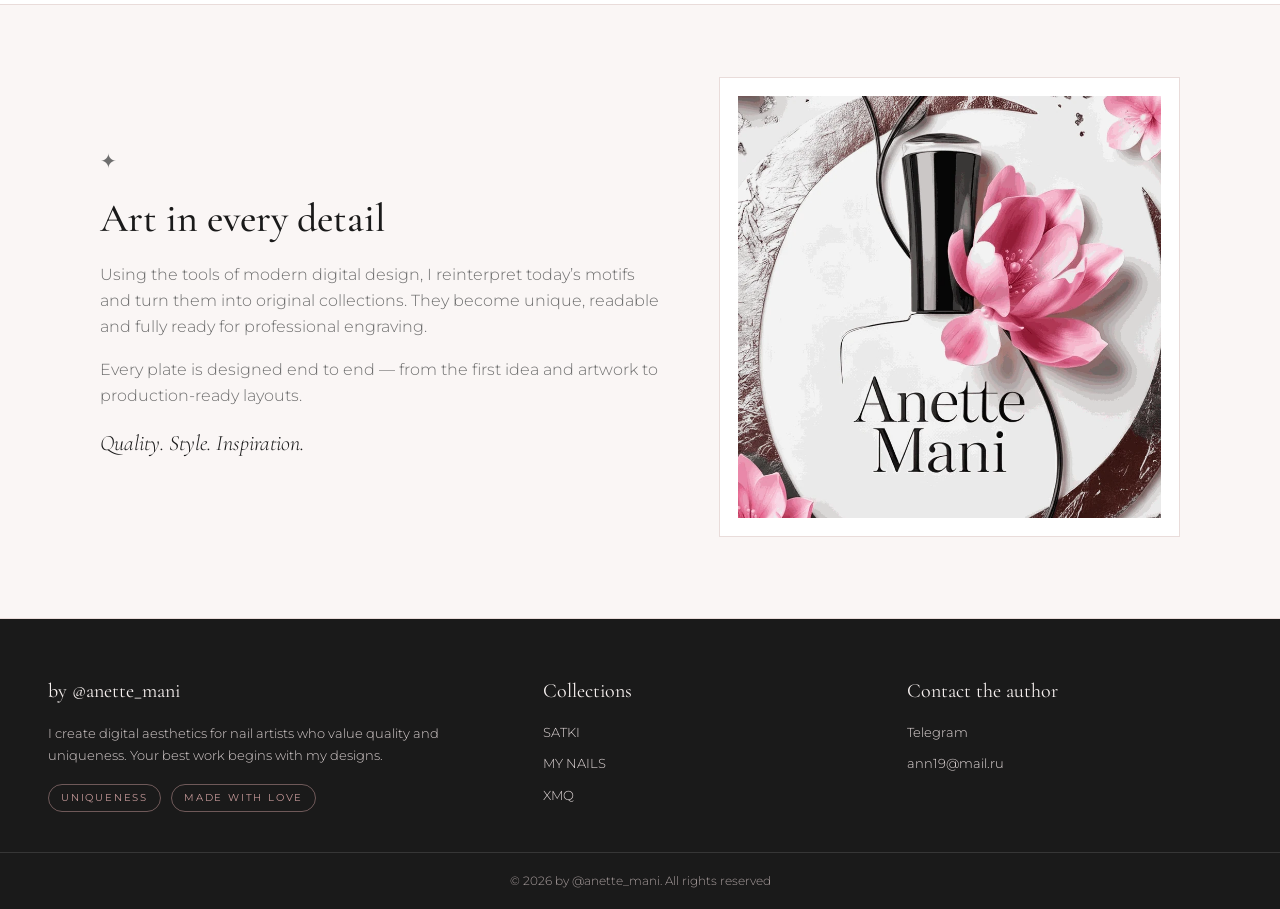
==== commit 7498bd93: "Сайт двуязычный: RU/EN — переключатель в шапке на всех страницах; при первом визите язык определяетс" ====
--- a/index.html
+++ b/index.html
@@ -3,8 +3,8 @@
 <head>
 <meta charset="UTF-8">
 <meta name="viewport" content="width=device-width, initial-scale=1.0">
-<title>Anette Mani — коллекция эскизов пластин для стемпинга</title>
-<meta name="description" content="Коллекция дизайнов для создания идеального маникюра. Авторские эскизы пластин для стемпинга от Anette Mani: MY NAILS, SATKI, XMQ. Ссылки на пластины на AliExpress.">
+<title data-ttitle="title_index">Anette Mani — коллекция эскизов пластин для стемпинга</title>
+<meta name="description" data-tattr="content:desc_index" content="Коллекция дизайнов для создания идеального маникюра. Авторские эскизы пластин для стемпинга от Anette Mani: MY NAILS, SATKI, XMQ. Ссылки на пластины на AliExpress.">
 <meta name="theme-color" content="#FFFFFF">
 <link rel="canonical" href="https://anettemani.github.io/catalog/">
 <!-- Open Graph: превью при отправке ссылки в Telegram, WhatsApp, VK -->
@@ -25,24 +25,28 @@
 <link rel="preconnect" href="https://fonts.googleapis.com">
 <link rel="preconnect" href="https://fonts.gstatic.com" crossorigin>
 <link href="https://fonts.googleapis.com/css2?family=Cormorant+Garamond:ital,wght@0,400;0,500;0,600;1,400&family=Montserrat:wght@300;400;500;600&display=swap" rel="stylesheet">
-<link rel="stylesheet" href="assets/css/style.css?v=10">
+<link rel="stylesheet" href="assets/css/style.css?v=11">
 </head>
 <body>
-<div class="top-note">Авторские эскизы защищены &copy; @anette_mani</div>
+<div class="top-note" data-i18n="note_top">Авторские эскизы защищены &copy; @anette_mani</div>
 
 <header class="site-header">
   <div class="header-inner">
-    <a href="index.html" class="brand" aria-label="Anette Mani — на главную">
+    <a href="index.html" class="brand" data-tattr="aria-label:aria_home" aria-label="Anette Mani — на главную">
       <img src="assets/img/logo.png" alt="" class="brand-mark">
       <span class="brand-name">Anette&nbsp;Mani</span>
     </a>
-    <nav class="main-nav" aria-label="Основное меню">
-      <a href="index.html" class="active">Главная</a>
+    <nav class="main-nav" data-tattr="aria-label:aria_main_menu" aria-label="Основное меню">
+      <a href="index.html" class="active" data-i18n="nav_home">Главная</a>
       <a href="mynails.html">MY NAILS</a>
       <a href="autosketch.html">SATKI</a>
       <a href="xmq.html">XMQ</a>
     </nav>
-    <button class="burger" id="burger" aria-label="Открыть меню" aria-expanded="false">
+    <div class="lang-switch" role="group" aria-label="Язык / Language">
+      <button type="button" class="lang-btn" data-lang="ru" aria-pressed="false">RU</button>
+      <button type="button" class="lang-btn" data-lang="en" aria-pressed="false">EN</button>
+    </div>
+    <button class="burger" id="burger" data-tattr="aria-label:aria_open_menu" aria-label="Открыть меню" aria-expanded="false">
       <span></span><span></span><span></span>
     </button>
   </div>
@@ -51,44 +55,44 @@
 <main>
 
   <section class="hero">
-    <p class="hero-eyebrow">Коллекция дизайнов для идеального маникюра</p>
-    <h1>Добро пожаловать!</h1>
+    <p class="hero-eyebrow" data-i18n="hero_eyebrow">Коллекция дизайнов для идеального маникюра</p>
+    <h1 data-i18n="hero_title">Добро пожаловать!</h1>
     <div class="hero-divider"></div>
-    <p class="hero-sub">Привет! Я — Anette, и здесь собрана вся моя коллекция эскизов пластин для стемпинга</p>
+    <p class="hero-sub" data-i18n="hero_sub">Привет! Я — Anette, и здесь собрана вся моя коллекция эскизов пластин для стемпинга</p>
     <div class="hero-img-wrap"><img src="assets/img/hero.webp" alt=""></div>
-    <a href="#collections" class="scroll-hint" aria-label="Прокрутить к коллекциям">&#8595;</a>
+    <a href="#collections" class="scroll-hint" data-tattr="aria-label:aria_scroll" aria-label="Прокрутить к коллекциям">&#8595;</a>
   </section>
 
   <section class="section" id="collections">
     <div class="section-head">
-      <h2>Выберите коллекцию</h2>
+      <h2 data-i18n="choose_h2">Выберите коллекцию</h2>
       <div class="divider"></div>
-      <p>Три коллекции авторских дизайнов — от классики до смелых экспериментов</p>
+      <p data-i18n="choose_sub">Три коллекции авторских дизайнов — от классики до смелых экспериментов</p>
     </div>
     <div class="cards">
       <a class="card-collection" href="mynails.html">
         <span class="cc-code">MN</span>
-        <p class="cc-label">Коллекция</p>
+        <p class="cc-label" data-i18n="cc_label">Коллекция</p>
         <h3>MY NAILS</h3>
-        <p>Смелые и современные решения, адаптированные из открытых визуальных источников.</p>
+        <p data-i18n="desc_mn">Смелые и современные решения, адаптированные из открытых визуальных источников.</p>
         <span class="cc-count" data-collection-count="mynails">26 дизайнов</span>
-        <span class="cc-link">Смотреть каталог</span>
+        <span class="cc-link" data-i18n="cc_link">Смотреть каталог</span>
       </a>
       <a class="card-collection" href="autosketch.html">
         <span class="cc-code">AM</span>
-        <p class="cc-label">Коллекция</p>
+        <p class="cc-label" data-i18n="cc_label">Коллекция</p>
         <h3>SATKI</h3>
-        <p>Эксклюзивные авторские работы Anette Mani. Искусство в каждом штрихе для неповторимых образов.</p>
+        <p data-i18n="desc_satki">Эксклюзивные авторские работы Anette Mani. Искусство в каждом штрихе для неповторимых образов.</p>
         <span class="cc-count" data-collection-count="autosketch">6 дизайнов</span>
-        <span class="cc-link">Смотреть каталог</span>
+        <span class="cc-link" data-i18n="cc_link">Смотреть каталог</span>
       </a>
       <a class="card-collection" href="xmq.html">
         <span class="cc-code">XMQ</span>
-        <p class="cc-label">Коллекция</p>
+        <p class="cc-label" data-i18n="cc_label">Коллекция</p>
         <h3>XMQ</h3>
-        <p>Смелые и современные решения для тех, кто не боится экспериментировать.</p>
+        <p data-i18n="desc_xmq">Смелые и современные решения для тех, кто не боится экспериментировать.</p>
         <span class="cc-count" data-collection-count="xmq">32 дизайна</span>
-        <span class="cc-link">Смотреть каталог</span>
+        <span class="cc-link" data-i18n="cc_link">Смотреть каталог</span>
       </a>
     </div>
   </section>
@@ -97,10 +101,10 @@
     <div class="about-inner">
       <div>
         <p class="about-star">&#10022;</p>
-        <h2>Искусство в деталях</h2>
-        <p>Используя возможности современного цифрового дизайна, я переосмысляю актуальные мотивы и превращаю их в авторские коллекции. Так они обретают уникальность, становятся читаемыми и полностью готовыми к профессиональной гравировке.</p>
-        <p>Проектирование эскизов — от создания идеи и изображений до подготовки макетов к производству.</p>
-        <p class="motto">Качество. Стиль. Вдохновение.</p>
+        <h2 data-i18n="about_h2">Искусство в деталях</h2>
+        <p data-i18n="about_p1">Используя возможности современного цифрового дизайна, я переосмысляю актуальные мотивы и превращаю их в авторские коллекции. Так они обретают уникальность, становятся читаемыми и полностью готовыми к профессиональной гравировке.</p>
+        <p data-i18n="about_p2">Проектирование эскизов — от создания идеи и изображений до подготовки макетов к производству.</p>
+        <p class="motto" data-i18n="about_motto">Качество. Стиль. Вдохновение.</p>
       </div>
       <div class="about-visual"><img src="assets/img/hero.webp" alt=""></div>
     </div>
@@ -112,11 +116,11 @@
   <div class="footer-inner">
     <div class="f-col">
       <p class="f-title">by @anette_mani</p>
-      <p class="f-text">Создаю цифровую эстетику для мастеров, которые ценят качество и уникальность. Ваши лучшие работы начинаются с моих эскизов.</p>
-      <p class="f-badges"><span>Уникальность</span><span>Сделано с любовью</span></p>
+      <p class="f-text" data-i18n="f_text">Создаю цифровую эстетику для мастеров, которые ценят качество и уникальность. Ваши лучшие работы начинаются с моих эскизов.</p>
+      <p class="f-badges"><span data-i18n="f_badge1">Уникальность</span><span data-i18n="f_badge2">Сделано с любовью</span></p>
     </div>
     <div class="f-col">
-      <p class="f-title">Коллекции</p>
+      <p class="f-title" data-i18n="f_collections">Коллекции</p>
       <nav class="f-links">
         <a href="autosketch.html">SATKI</a>
         <a href="mynails.html">MY NAILS</a>
@@ -124,18 +128,19 @@
       </nav>
     </div>
     <div class="f-col">
-      <p class="f-title">Связь с автором</p>
+      <p class="f-title" data-i18n="f_contact">Связь с автором</p>
       <nav class="f-links">
         <a href="https://t.me/anette_mani" target="_blank" rel="noopener">Telegram</a>
         <a href="mailto:ann19@mail.ru">ann19@mail.ru</a>
       </nav>
     </div>
   </div>
-  <p class="copyright">&copy; 2026 by @anette_mani. Все права защищены</p>
+  <p class="copyright" data-i18n="copyright">&copy; 2026 by @anette_mani. Все права защищены</p>
 </footer>
 
 <script src="assets/js/data.js"></script>
+<script src="assets/js/i18n.js?v=1"></script>
 <script src="assets/js/protect.js"></script>
-<script src="assets/js/site.js"></script>
+<script src="assets/js/site.js?v=2"></script>
 </body>
 </html>
--- a/assets/css/style.css
+++ b/assets/css/style.css
@@ -55,6 +55,9 @@
     font-family: Georgia, serif;
     font-size: 18pt;
   }
+  html.lang-en body::after {
+    content: "Materials protected by copyright © @anette_mani";
+  }
 }
 
 /* ---------- Верхняя лента ---------- */
@@ -122,6 +125,35 @@
 
 .main-nav a:hover { color: var(--pink-deep); }
 .main-nav a.active { color: var(--pink-deep); border-bottom-color: var(--pink-deep); }
+
+/* ---------- Переключатель языка RU / EN ---------- */
+.lang-switch {
+  display: flex;
+  border: 1px solid var(--line);
+  border-radius: 2px;
+  overflow: hidden;
+  flex-shrink: 0;
+}
+
+.lang-btn {
+  appearance: none;
+  background: var(--bg);
+  border: none;
+  cursor: pointer;
+  font-family: var(--sans);
+  font-size: 10.5px;
+  font-weight: 600;
+  letter-spacing: 0.14em;
+  color: var(--muted);
+  padding: 7px 11px;
+  line-height: 1;
+  transition: color 0.25s, background 0.25s;
+}
+
+.lang-btn + .lang-btn { border-left: 1px solid var(--line); }
+.lang-btn:not(.active):hover { color: var(--pink-deep); }
+.lang-btn.active { color: #FFFFFF; background: var(--pink-deep); }
+.lang-btn:focus-visible { outline: 2px solid var(--pink-deep); outline-offset: 1px; }
 
 .burger {
   display: none;
@@ -847,6 +879,8 @@
 
 @media (max-width: 760px) {
   .burger { display: flex; }
+  .header-inner { gap: 14px; padding-left: 18px; padding-right: 18px; }
+  .lang-btn { padding: 6px 8px; font-size: 10px; }
   .main-nav {
     position: absolute;
     top: 100%;
